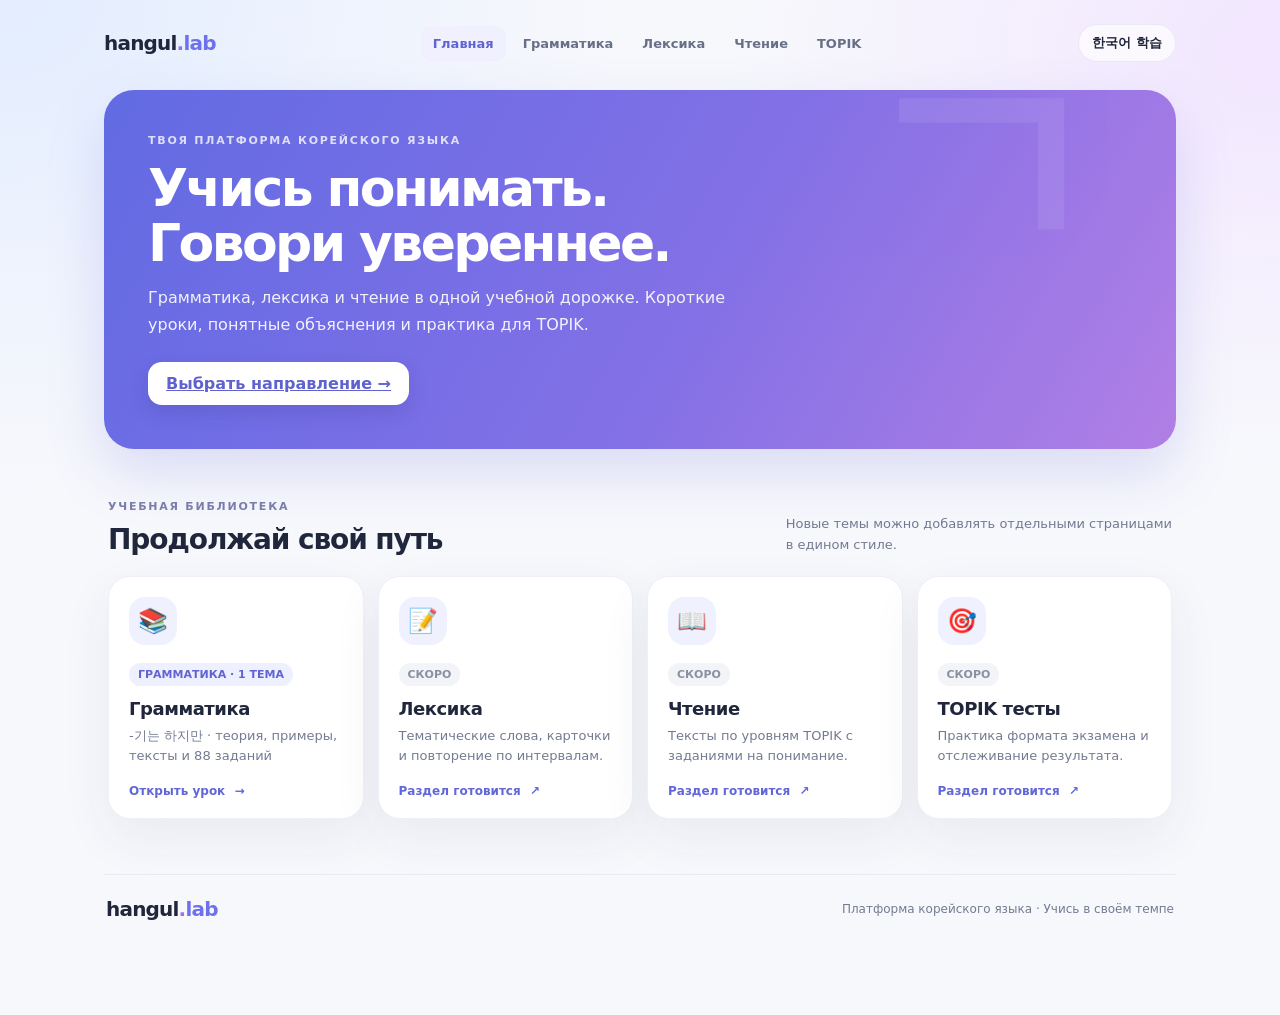
==== index.html @ e98fc7a1 "Add files via upload" ====
<!doctype html>
<html lang="ru">
<head>
<meta charset="utf-8"><meta name="viewport" content="width=device-width,initial-scale=1"><meta name="theme-color" content="#f5f7ff">
<meta name="description" content="Hangul Lab — платформа для изучения корейского языка и подготовки к TOPIK.">
<title>Hangul Lab · Корейский язык</title><link rel="stylesheet" href="css/styles.css">
</head>
<body><div class="shell">
<header class="top"><a class="brand" href="index.html">hangul<span style="color:#9b72e8">.</span><b>lab</b></a>
<nav class="topnav" aria-label="Основная навигация"><a class="on" href="index.html">Главная</a><a href="#grammar">Грамматика</a><a href="#vocabulary">Лексика</a><a href="#reading">Чтение</a><a href="#topik">TOPIK</a></nav>
<span class="rank">한국어 학습</span></header>
<section class="hero"><div class="eyebrow">Твоя платформа корейского языка</div><h1>Учись понимать.<br>Говори увереннее.</h1><p>Грамматика, лексика и чтение в одной учебной дорожке. Короткие уроки, понятные объяснения и практика для TOPIK.</p><div class="hero-actions"><a class="btn white" href="#grammar">Выбрать направление →</a></div></section>
<section class="home-section" id="grammar"><div class="section-heading"><div><span class="eyebrow dark">УЧЕБНАЯ БИБЛИОТЕКА</span><h2>Продолжай свой путь</h2></div><p>Новые темы можно добавлять отдельными страницами<br>в едином стиле.</p></div>
<div class="home-grid">
<a class="home-card grammar-card" href="grammar/gineun-hajiman.html"><div class="home-icon">📚</div><span class="tag">ГРАММАТИКА · 1 ТЕМА</span><h3>Грамматика</h3><p>-기는 하지만 · теория, примеры, тексты и 88 заданий</p><span class="card-link">Открыть урок <b>→</b></span></a>
<a class="home-card" id="vocabulary" href="#vocabulary"><div class="home-icon">📝</div><span class="tag muted-tag">СКОРО</span><h3>Лексика</h3><p>Тематические слова, карточки и повторение по интервалам.</p><span class="card-link">Раздел готовится <b>↗</b></span></a>
<a class="home-card" id="reading" href="#reading"><div class="home-icon">📖</div><span class="tag muted-tag">СКОРО</span><h3>Чтение</h3><p>Тексты по уровням TOPIK с заданиями на понимание.</p><span class="card-link">Раздел готовится <b>↗</b></span></a>
<a class="home-card" id="topik" href="#topik"><div class="home-icon">🎯</div><span class="tag muted-tag">СКОРО</span><h3>TOPIK тесты</h3><p>Практика формата экзамена и отслеживание результата.</p><span class="card-link">Раздел готовится <b>↗</b></span></a>
</div></section>
<footer class="site-footer"><a class="brand" href="index.html">hangul<span style="color:#9b72e8">.</span><b>lab</b></a><span>Платформа корейского языка · Учись в своём темпе</span></footer>
</div></body></html>
---- css/styles.css ----
:root{--ink:#20263b;--muted:#737b91;--blue:#6d71ed;--violet:#9b72e8;--mint:#dff8ed;--green:#25815d;--rose:#fff0ef;--line:#eaedf5;--white:#fff;--shadow:0 18px 50px #28325a12}*{box-sizing:border-box}body{margin:0;color:var(--ink);font-family:Inter,ui-sans-serif,system-ui,-apple-system,"Segoe UI",sans-serif;background:radial-gradient(ellipse at 0 0,#e3edff 0,transparent 34%),radial-gradient(ellipse at 100% 5%,#f2e6ff 0,transparent 30%),#f7f8fc;min-height:100vh}button{font:inherit;cursor:pointer}.shell{max-width:1120px;margin:auto;padding:24px 24px 72px}.top{display:flex;align-items:center;justify-content:space-between;gap:18px;margin-bottom:28px}.brand{font-weight:850;letter-spacing:-.04em;font-size:20px}.brand b{color:var(--blue)}.topright{display:flex;align-items:center;gap:12px}.streak,.rank{border:1px solid #e8eaf3;background:#ffffffb8;border-radius:999px;padding:9px 13px;font-size:13px;font-weight:700}.hero{position:relative;overflow:hidden;border-radius:30px;padding:44px;color:#fff;background:linear-gradient(120deg,#626be3,#8270e6 55%,#b17fe5);box-shadow:0 24px 55px #7475da38}.hero:after{content:'ㄱ';position:absolute;font-size:250px;right:70px;top:-85px;opacity:.08;font-weight:900}.eyebrow{text-transform:uppercase;letter-spacing:.16em;font-size:11px;font-weight:800;opacity:.78}.hero h1{font-size:clamp(32px,5vw,52px);letter-spacing:-.05em;line-height:1.06;margin:14px 0}.hero p{font-size:16px;line-height:1.65;max-width:600px;opacity:.91;margin:0}.hero-actions{display:flex;gap:11px;margin-top:24px;flex-wrap:wrap}.btn{border:0;border-radius:14px;padding:12px 18px;font-weight:750;transition:transform .18s,box-shadow .18s}.btn:hover{transform:translateY(-2px)}.btn.white{background:#fff;color:#5f62cf;box-shadow:0 8px 20px #26297a28}.btn.ghost{color:white;background:#ffffff20;border:1px solid #ffffff54}.stats{display:grid;grid-template-columns:repeat(4,1fr);gap:14px;margin:18px 0 30px}.stat,.panel,.section-card,.lesson{background:var(--white);border:1px solid #edf0f6;border-radius:22px;box-shadow:var(--shadow)}.stat{padding:18px 20px}.stat small{color:var(--muted);font-weight:650}.stat strong{display:block;font-size:24px;letter-spacing:-.04em;margin-top:4px}.bar{height:8px;background:#eff0fa;border-radius:8px;margin-top:11px;overflow:hidden}.bar i{display:block;height:100%;background:linear-gradient(90deg,#6c76ed,#9f70df);border-radius:8px;transition:width .4s}.layout{display:grid;grid-template-columns:260px 1fr;gap:20px;align-items:start}.nav{position:sticky;top:16px;padding:12px}.nav button{display:flex;width:100%;align-items:center;gap:11px;border:0;background:transparent;text-align:left;padding:12px 13px;border-radius:13px;color:#6b7287;font-weight:700;margin:2px 0}.nav button.active{background:#f0f0ff;color:#5d62d4}.nav button:hover{background:#f5f5fc}.nav em{font-style:normal;width:25px;text-align:center}.content{min-width:0}.panel{padding:28px}.panel h2{font-size:25px;letter-spacing:-.04em;margin:0 0 6px}.sub{color:var(--muted);line-height:1.6;margin:0 0 21px}.theory-grid{display:grid;grid-template-columns:1fr 1fr;gap:14px}.theory-box{background:#f8f9fd;border:1px solid var(--line);padding:17px;border-radius:17px}.theory-box h3{font-size:14px;margin:0 0 9px}.theory-box p,.theory-box li{font-size:13px;line-height:1.65;color:#606981}.theory-box p{margin:4px 0}.formula{font-size:20px;font-weight:850;color:#656be0;background:#f0efff;padding:10px 13px;border-radius:12px;display:inline-block}.examples{margin-top:16px}.examples table{width:100%;border-collapse:collapse}.examples td{padding:10px;border-bottom:1px solid var(--line);font-size:13px;line-height:1.5}.examples td:first-child{font-weight:700}.tag{display:inline-block;background:#eef0ff;color:#6064d2;padding:5px 9px;border-radius:20px;font-size:11px;font-weight:800}.section-list{display:grid;gap:12px}.section-card{display:flex;align-items:center;gap:14px;padding:17px;cursor:pointer;transition:.18s}.section-card:hover{transform:translateY(-2px);box-shadow:0 17px 35px #28325a19}.ico{width:46px;height:46px;display:grid;place-items:center;background:#f0f1ff;border-radius:15px;font-size:21px}.section-card h3{font-size:15px;margin:0 0 4px}.section-card p{color:var(--muted);font-size:12px;margin:0}.section-card .count{margin-left:auto;color:#9096aa;font-size:12px;font-weight:750;white-space:nowrap}.lesson{padding:24px}.lesson-top{display:flex;justify-content:space-between;align-items:center;margin-bottom:13px;color:#777f94;font-size:12px;font-weight:750}.qtext{font-size:21px;line-height:1.6;margin:12px 0 20px;font-weight:720}.context{background:#f8f9fd;border-left:3px solid #8a81ea;padding:13px 15px;border-radius:0 13px 13px 0;line-height:1.7;margin:12px 0 18px;font-size:14px}.choices{display:grid;gap:10px}.choice{width:100%;border:1px solid #e8eaf2;background:white;border-radius:14px;padding:13px 15px;text-align:left;color:#353b50;line-height:1.5;transition:.15s}.choice:hover{border-color:#9296ee;background:#fafaff}.choice.selected{border:2px solid #7476e5;background:#f7f6ff;padding:12px 14px}.choice.correct{border-color:#64c396;background:#effbf5}.choice.wrong{border-color:#e89891;background:#fff3f2}.feedback{margin-top:17px;padding:16px;border-radius:15px;line-height:1.6;font-size:14px;animation:up .25s ease}.feedback.good{background:#effbf5;color:#245a43}.feedback.bad{background:#fff4f2;color:#754440}.feedback strong{display:block;margin-bottom:5px}.lesson-actions{display:flex;justify-content:space-between;gap:10px;margin-top:18px}.btn.primary{color:white;background:linear-gradient(100deg,#6972e5,#9171e6);box-shadow:0 8px 18px #7874df33}.btn.soft{background:#f0f1f8;color:#5d647b}.btn:disabled{opacity:.5;cursor:not-allowed;transform:none}.complete{text-align:center;padding:28px 15px}.complete .trophy{font-size:60px}.complete h2{font-size:31px}.complete p{line-height:1.7;color:var(--muted)}.passage{background:#fbfbfe;border:1px solid var(--line);padding:18px;border-radius:16px;font-size:14px;line-height:1.9;margin:14px 0}.mini{font-size:12px;color:var(--muted)}.toast{position:fixed;bottom:20px;left:50%;transform:translate(-50%,20px);background:#252b40;color:#fff;padding:12px 18px;border-radius:12px;opacity:0;transition:.25s;pointer-events:none}.toast.show{opacity:1;transform:translate(-50%,0)}@keyframes up{from{opacity:0;transform:translateY(6px)}to{opacity:1;transform:none}}@media(max-width:760px){.shell{padding:16px 14px 42px}.hero{padding:31px 24px}.hero:after{right:-10px;font-size:185px}.stats{grid-template-columns:1fr 1fr;gap:10px}.layout{grid-template-columns:1fr}.nav{position:static;display:flex;overflow:auto;padding:8px}.nav button{width:auto;white-space:nowrap;padding:10px 12px}.panel{padding:21px}.theory-grid{grid-template-columns:1fr}.qtext{font-size:19px}.top{margin-bottom:18px}.rank{display:none}}@media(max-width:420px){.hero{border-radius:22px;padding:25px 20px}.hero p{font-size:14px}.stat{padding:14px}.stat strong{font-size:21px}.lesson{padding:18px}.section-card{padding:13px}.section-card .count{display:none}}

/* Shared platform navigation and landing page */
.brand{text-decoration:none;color:var(--ink)}.topnav{display:flex;align-items:center;gap:5px}.topnav a{color:#677087;text-decoration:none;font-size:13px;font-weight:700;padding:10px 12px;border-radius:11px;transition:background .18s,color .18s}.topnav a:hover,.topnav a.on{background:#f0f0ff;color:#6064d2}.backlink{display:inline-block;margin:-8px 0 18px;color:#666bd3;text-decoration:none;font-weight:750;font-size:13px}.backlink:hover{text-decoration:underline}.home-section{padding:46px 4px 30px}.section-heading{display:flex;justify-content:space-between;align-items:end;margin-bottom:20px}.section-heading h2{font-size:28px;letter-spacing:-.04em;margin:9px 0 0}.section-heading>p{color:var(--muted);font-size:13px;line-height:1.6;margin:0}.eyebrow.dark{color:#7a7eaa;opacity:1}.home-grid{display:grid;grid-template-columns:repeat(4,1fr);gap:14px}.home-card{min-height:238px;background:#fff;border:1px solid #edf0f6;border-radius:22px;padding:20px;text-decoration:none;color:var(--ink);box-shadow:var(--shadow);transition:transform .18s,box-shadow .18s;display:flex;flex-direction:column;align-items:flex-start}.home-card:hover{transform:translateY(-3px);box-shadow:0 20px 40px #28325a1c}.home-icon{font-size:24px;width:48px;height:48px;background:#f0f1ff;border-radius:16px;display:grid;place-items:center;margin-bottom:18px}.home-card h3{font-size:18px;margin:12px 0 7px;letter-spacing:-.025em}.home-card p{font-size:13px;line-height:1.55;color:var(--muted);margin:0 0 18px}.home-card .card-link{margin-top:auto;color:#6267d8;font-size:12px;font-weight:800}.card-link b{margin-left:5px}.muted-tag{background:#f3f4f8;color:#8a90a2}.site-footer{display:flex;justify-content:space-between;align-items:center;border-top:1px solid #e9ebf2;padding:22px 2px;color:var(--muted);font-size:12px;margin-top:25px}@media(max-width:900px){.home-grid{grid-template-columns:repeat(2,1fr)}.topnav{gap:0}.topnav a{padding:9px 8px;font-size:12px}.topright .rank{display:none}}@media(max-width:600px){.top{flex-wrap:wrap;gap:10px}.topnav{order:3;width:100%;overflow-x:auto;justify-content:space-between}.topnav a{white-space:nowrap}.section-heading{display:block}.section-heading>p{margin-top:9px}.home-section{padding-top:34px}.home-grid{gap:10px}.home-card{min-height:220px;padding:15px}.site-footer{align-items:flex-start;gap:10px;flex-direction:column}}
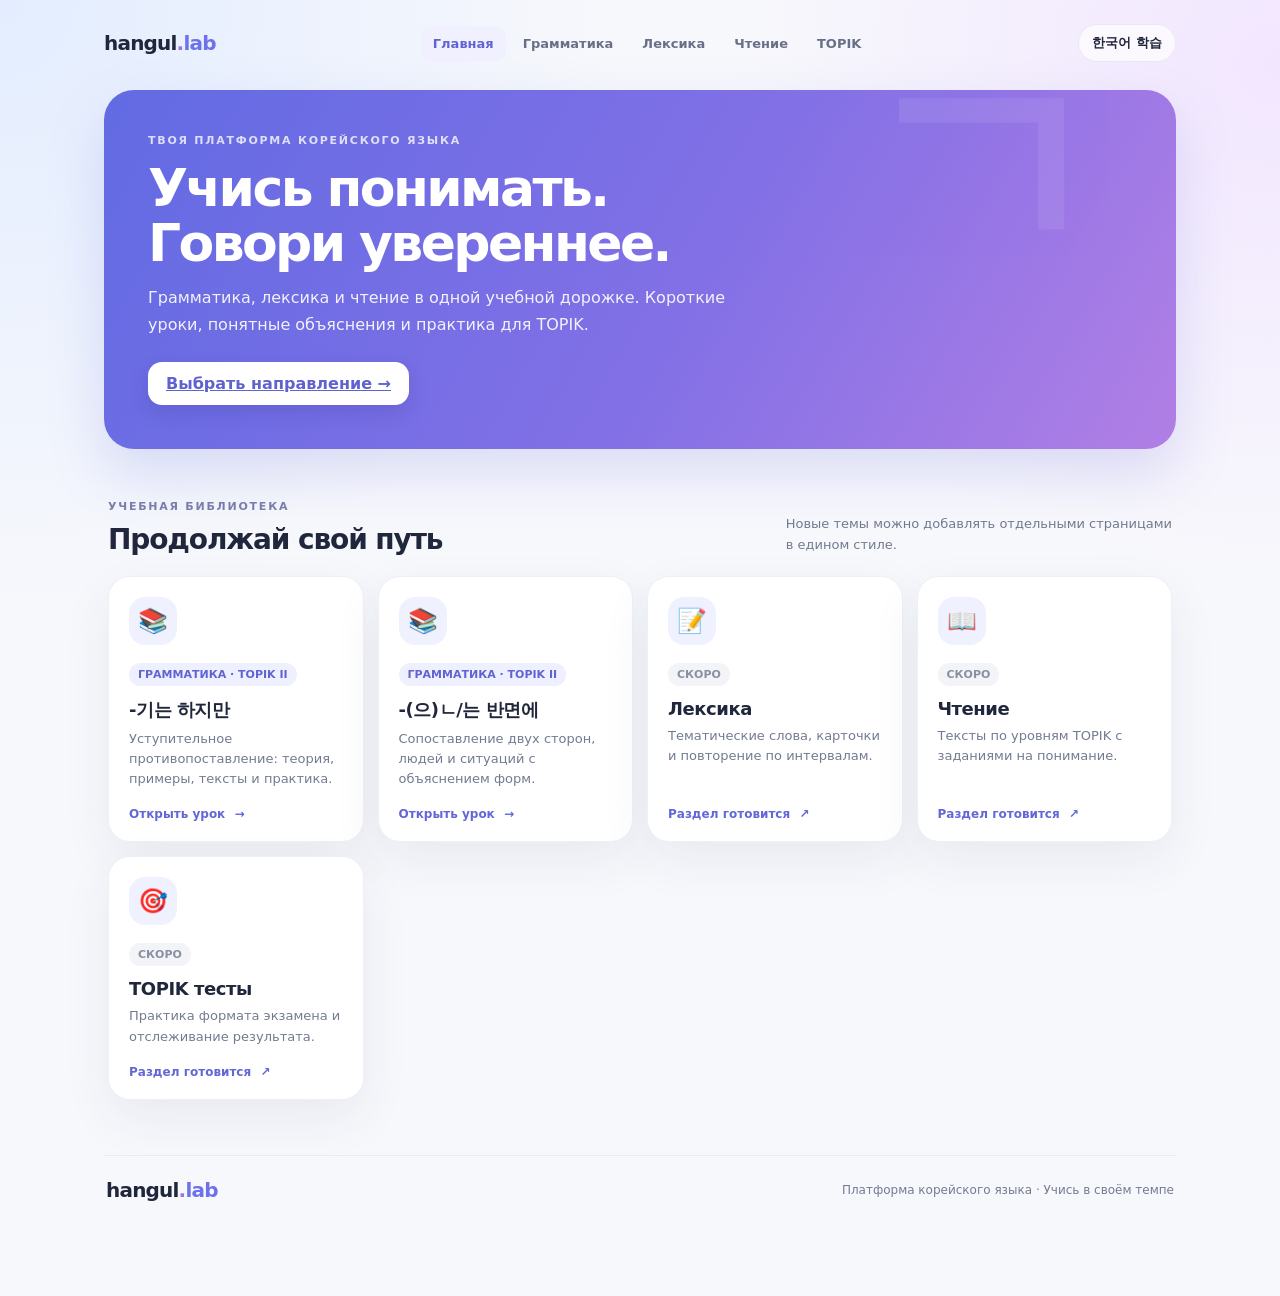
==== commit ac400e63: "Add files via upload" ====
--- a/index.html
+++ b/index.html
@@ -12,7 +12,8 @@
 <section class="hero"><div class="eyebrow">Твоя платформа корейского языка</div><h1>Учись понимать.<br>Говори увереннее.</h1><p>Грамматика, лексика и чтение в одной учебной дорожке. Короткие уроки, понятные объяснения и практика для TOPIK.</p><div class="hero-actions"><a class="btn white" href="#grammar">Выбрать направление →</a></div></section>
 <section class="home-section" id="grammar"><div class="section-heading"><div><span class="eyebrow dark">УЧЕБНАЯ БИБЛИОТЕКА</span><h2>Продолжай свой путь</h2></div><p>Новые темы можно добавлять отдельными страницами<br>в едином стиле.</p></div>
 <div class="home-grid">
-<a class="home-card grammar-card" href="grammar/gineun-hajiman.html"><div class="home-icon">📚</div><span class="tag">ГРАММАТИКА · 1 ТЕМА</span><h3>Грамматика</h3><p>-기는 하지만 · теория, примеры, тексты и 88 заданий</p><span class="card-link">Открыть урок <b>→</b></span></a>
+<a class="home-card grammar-card" href="grammar/gineun-hajiman.html"><div class="home-icon">📚</div><span class="tag">ГРАММАТИКА · TOPIK II</span><h3>-기는 하지만</h3><p>Уступительное противопоставление: теория, примеры, тексты и практика.</p><span class="card-link">Открыть урок <b>→</b></span></a>
+<a class="home-card grammar-card" href="grammar/nunbanmyune.html"><div class="home-icon">📚</div><span class="tag">ГРАММАТИКА · TOPIK II</span><h3>-(으)ㄴ/는 반면에</h3><p>Сопоставление двух сторон, людей и ситуаций с объяснением форм.</p><span class="card-link">Открыть урок <b>→</b></span></a>
 <a class="home-card" id="vocabulary" href="#vocabulary"><div class="home-icon">📝</div><span class="tag muted-tag">СКОРО</span><h3>Лексика</h3><p>Тематические слова, карточки и повторение по интервалам.</p><span class="card-link">Раздел готовится <b>↗</b></span></a>
 <a class="home-card" id="reading" href="#reading"><div class="home-icon">📖</div><span class="tag muted-tag">СКОРО</span><h3>Чтение</h3><p>Тексты по уровням TOPIK с заданиями на понимание.</p><span class="card-link">Раздел готовится <b>↗</b></span></a>
 <a class="home-card" id="topik" href="#topik"><div class="home-icon">🎯</div><span class="tag muted-tag">СКОРО</span><h3>TOPIK тесты</h3><p>Практика формата экзамена и отслеживание результата.</p><span class="card-link">Раздел готовится <b>↗</b></span></a>
